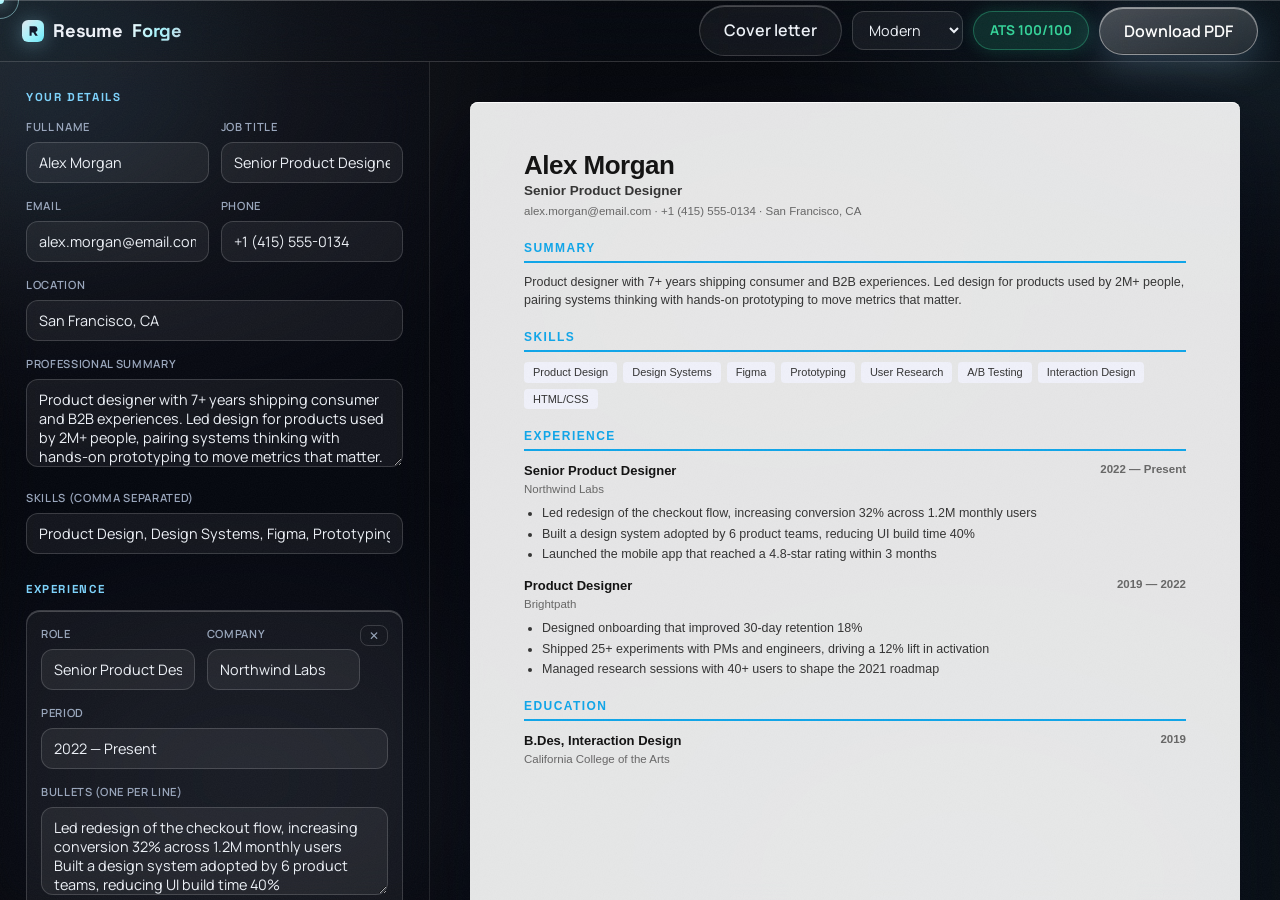
==== builder.html @ 978ea47b "Phase 11: full-transparency pass + GSAP cursor system (glow dot, trailing ring, light-field, magneti" ====
<!doctype html>
<html lang="en">
<head>
<meta charset="utf-8">
<meta name="viewport" content="width=device-width,initial-scale=1">
<title>Resume Builder — ResumeForge</title>
<meta name="description" content="Live resume builder with real-time ATS scoring and one-click PDF export.">
<link rel="stylesheet" href="css/base.css">
<link rel="stylesheet" href="css/builder.css">
<link rel="icon" type="image/svg+xml" href="favicon.svg">
</head>
<body class="builder">
<div class="topbar">
<a class="logo" href="index.html"><svg width="22" height="22" viewBox="0 0 32 32" aria-hidden="true"><defs><linearGradient id="lg1" x1="0" y1="0" x2="1" y2="1"><stop offset="0" stop-color="#e2e8f0"/><stop offset=".55" stop-color="#a5f3fc"/><stop offset="1" stop-color="#67e8f9"/></linearGradient></defs><rect width="32" height="32" rx="9" fill="url(#lg1)"/><path d="M11 23V9h7.2a4.3 4.3 0 0 1 1.4 8.4L23 23h-3.6l-3-5H14v5z" fill="#0f172a"/></svg>Resume<span>Forge</span></a>
<div class="top-actions">
<a class="btn btn-ghost" href="coverletter.html">Cover letter</a>
<select id="templateSelect" aria-label="Template"></select>
<div id="scoreChip" class="score-chip">ATS —</div>
<button class="btn btn-primary" id="printBtn">Download PDF</button>
</div>
</div>
<main class="builder-main">
<aside class="panel">
<h2 class="ptitle">Your details</h2>
<div class="row2">
<div class="fgroup"><label>Full name</label><input id="fName"></div>
<div class="fgroup"><label>Job title</label><input id="fTitle"></div>
</div>
<div class="row2">
<div class="fgroup"><label>Email</label><input id="fEmail" type="email"></div>
<div class="fgroup"><label>Phone</label><input id="fPhone"></div>
</div>
<div class="fgroup"><label>Location</label><input id="fLocation"></div>
<div class="fgroup"><label>Professional summary</label><textarea id="fSummary"></textarea></div>
<div class="fgroup"><label>Skills (comma separated)</label><input id="fSkills"></div>
<h2 class="ptitle">Experience</h2>
<div id="expList"></div>
<button id="addExp" class="addbtn">+ Add experience</button>
<h2 class="ptitle">Education</h2>
<div id="eduList"></div>
<button id="addEdu" class="addbtn">+ Add education</button>
<h2 class="ptitle">ATS checks</h2>
<div id="scoreChecks" class="checks"></div>
<h2 class="ptitle">Job match</h2>
<div class="fgroup"><label>Paste job description</label><textarea id="fJD" placeholder="Paste the job post here to see keyword coverage..."></textarea></div>
<div id="matchResult" class="checks"><div class="check">Paste a job description to see keyword coverage.</div></div>
<h2 class="ptitle">Bullet doctor</h2>
<div id="doctorBox" class="checks"></div>
</aside>
<section class="stage">
<div id="paper" class="paper t-modern"></div>
</section>
</main>
<script src="js/data.js"></script>
<script src="js/ats.js"></script>
<script src="js/match.js"></script>
<script src="js/examples.js"></script>
<script src="js/bulletlib.js"></script>
<script src="js/builder.js"></script>
<script src="vendor/gsap.min.js"></script><script src="js/fx.js"></script></body>
</html>
---- css/base.css ----
@font-face{font-family:'Space Grotesk';src:url('../vendor/fonts/space-grotesk-latin-500-normal.woff2') format('woff2');font-weight:500;font-style:normal;font-display:swap}
@font-face{font-family:'Space Grotesk';src:url('../vendor/fonts/space-grotesk-latin-600-normal.woff2') format('woff2');font-weight:600;font-style:normal;font-display:swap}
@font-face{font-family:'Space Grotesk';src:url('../vendor/fonts/space-grotesk-latin-700-normal.woff2') format('woff2');font-weight:700;font-style:normal;font-display:swap}
@font-face{font-family:'Manrope';src:url('../vendor/fonts/manrope-latin-400-normal.woff2') format('woff2');font-weight:400;font-style:normal;font-display:swap}
@font-face{font-family:'Manrope';src:url('../vendor/fonts/manrope-latin-500-normal.woff2') format('woff2');font-weight:500;font-style:normal;font-display:swap}
@font-face{font-family:'Manrope';src:url('../vendor/fonts/manrope-latin-600-normal.woff2') format('woff2');font-weight:600;font-style:normal;font-display:swap}
@font-face{font-family:'Manrope';src:url('../vendor/fonts/manrope-latin-700-normal.woff2') format('woff2');font-weight:700;font-style:normal;font-display:swap}
:root{
--font-display:'Space Grotesk','Inter',sans-serif;
--font-body:'Manrope',-apple-system,BlinkMacSystemFont,'Segoe UI',Roboto,sans-serif;
--bg:#05070c;--bg2:#0a0e16;
--text:#eef2f8;--muted:#9aa7bd;--faint:#5a6478;
--acc1:#38bdf8;--acc2:#67e8f9;--acc3:#a5f3fc;--acc4:#e2e8f0;
--grad:linear-gradient(120deg,#f8fafc,#a5f3fc 55%,#cbd5e1);
--glass:rgba(255,255,255,.04);
--glass-strong:rgba(8,10,16,.35);
--glass-brd:rgba(255,255,255,.16);
--glass-hi:inset 0 1px 0 rgba(255,255,255,.22);
--shadow:0 8px 32px rgba(0,0,0,.45);
--radius:20px;
--blur:blur(22px) saturate(160%);
--ease:cubic-bezier(.16,1,.3,1);
--tr:180ms cubic-bezier(.16,1,.3,1);
--text-xs:clamp(.75rem,.7rem + .25vw,.875rem);
--text-sm:clamp(.875rem,.8rem + .35vw,1rem);
--text-base:clamp(1rem,.95rem + .25vw,1.125rem);
--text-lg:clamp(1.125rem,1rem + .75vw,1.5rem);
--text-xl:clamp(1.5rem,1.2rem + 1.25vw,2.25rem);
--text-2xl:clamp(2rem,1.2rem + 2.5vw,3.5rem);
--surface:rgba(255,255,255,.04);
--border:rgba(255,255,255,.16);
}
*{margin:0;padding:0;box-sizing:border-box}
html{scroll-behavior:smooth;-webkit-font-smoothing:antialiased;text-rendering:optimizeLegibility}
body{background:var(--bg);color:var(--text);font-family:var(--font-body);line-height:1.6;font-size:var(--text-base);min-height:100dvh;position:relative;overflow-x:hidden}
body::before{content:'';position:fixed;inset:-20%;z-index:-2;background:radial-gradient(44% 40% at 16% 20%,rgba(226,232,240,.14),transparent 70%),radial-gradient(38% 34% at 84% 16%,rgba(125,211,252,.12),transparent 70%),radial-gradient(42% 38% at 68% 84%,rgba(103,232,249,.10),transparent 70%);filter:blur(70px);animation:aurora1 46s ease-in-out infinite alternate}
body::after{content:'';position:fixed;inset:-20%;z-index:-1;background:radial-gradient(30% 26% at 28% 76%,rgba(148,163,184,.12),transparent 70%),radial-gradient(26% 22% at 58% 38%,rgba(255,255,255,.07),transparent 70%);filter:blur(80px);animation:aurora2 60s ease-in-out infinite alternate}
@keyframes aurora1{0%{transform:translate3d(0,0,0) rotate(0deg) scale(1)}50%{transform:translate3d(4%,-3%,0) rotate(8deg) scale(1.08)}100%{transform:translate3d(-4%,3%,0) rotate(-6deg) scale(1.04)}}
@keyframes aurora2{0%{transform:translate3d(0,0,0) scale(1)}100%{transform:translate3d(-5%,4%,0) scale(1.12)}}
html::after{content:'';position:fixed;inset:0;z-index:9999;pointer-events:none;opacity:.045;background-image:url("data:image/svg+xml;utf8,<svg xmlns='http://www.w3.org/2000/svg' width='140' height='140'><filter id='n'><feTurbulence type='fractalNoise' baseFrequency='0.85' numOctaves='2'/><feColorMatrix type='saturate' values='0'/></filter><rect width='140' height='140' filter='url(%23n)'/></svg>")}
.container{max-width:1140px;margin:0 auto;padding:0 24px}
h1,h2,h3,h4,.section-title{font-family:var(--font-display)}
h1{font-size:var(--text-2xl);line-height:1.08;letter-spacing:-.02em;font-weight:700}
.grad{background:var(--grad);background-size:200% 200%;-webkit-background-clip:text;background-clip:text;color:transparent;animation:gradShift 7s ease-in-out infinite}
@keyframes gradShift{0%,100%{background-position:0% 50%}50%{background-position:100% 50%}}
.badge{display:inline-flex;align-items:center;gap:8px;padding:7px 16px;border-radius:999px;border:1px solid var(--glass-brd);background:var(--glass);backdrop-filter:var(--blur);-webkit-backdrop-filter:var(--blur);color:#a5f3fc;font-size:var(--text-xs);font-weight:600;letter-spacing:.05em;margin-bottom:22px;box-shadow:var(--glass-hi)}
.btn{display:inline-flex;align-items:center;justify-content:center;gap:8px;padding:12px 24px;border-radius:999px;font-weight:600;font-size:var(--text-sm);text-decoration:none;border:1px solid transparent;cursor:pointer;position:relative;overflow:hidden;white-space:nowrap;transition:transform var(--tr),box-shadow var(--tr),background var(--tr),border-color var(--tr);font-family:inherit;color:var(--text)}
.btn-primary{background:linear-gradient(160deg,rgba(255,255,255,.26),rgba(255,255,255,.10));backdrop-filter:var(--blur);-webkit-backdrop-filter:var(--blur);border:1px solid rgba(255,255,255,.42);color:#fff;box-shadow:0 12px 34px rgba(148,197,233,.22),inset 0 1px 0 rgba(255,255,255,.45),inset 0 -1px 0 rgba(0,0,0,.15)}
.btn-primary::before{content:'';position:absolute;top:0;left:-80%;width:60%;height:100%;background:linear-gradient(100deg,transparent,rgba(255,255,255,.4),transparent);transform:skewX(-20deg);transition:left .6s var(--ease)}
.btn-primary:hover{transform:translateY(-2px);background:linear-gradient(160deg,rgba(255,255,255,.34),rgba(255,255,255,.16));box-shadow:0 16px 44px rgba(165,243,252,.28),inset 0 1px 0 rgba(255,255,255,.5)}
.btn-primary:hover::before{left:120%}
.btn-primary:active{transform:translateY(0)}
.btn-ghost{border-color:var(--glass-brd);background:rgba(255,255,255,.05);backdrop-filter:var(--blur);-webkit-backdrop-filter:var(--blur);box-shadow:var(--glass-hi)}
.btn-ghost:hover{background:rgba(255,255,255,.1);border-color:rgba(255,255,255,.3);transform:translateY(-2px)}
.btn-ghost:active{transform:translateY(0)}
.btn-lg{padding:15px 30px;font-size:var(--text-base)}
.section{padding:clamp(64px,9vw,110px) 0}
.section-title{font-size:var(--text-xl);letter-spacing:-.01em;text-align:center;font-weight:700}
.section-sub{color:var(--muted);text-align:center;max-width:600px;margin:14px auto 52px;font-size:var(--text-sm)}
.grid{display:grid;gap:22px}
.grid-2{grid-template-columns:repeat(2,1fr)}
.grid-3{grid-template-columns:repeat(3,1fr)}
.grid-4{grid-template-columns:repeat(4,1fr)}
.card{background:var(--glass);border:1px solid var(--glass-brd);border-radius:var(--radius);padding:28px;backdrop-filter:var(--blur);-webkit-backdrop-filter:var(--blur);box-shadow:var(--glass-hi),var(--shadow);transition:transform var(--tr),border-color var(--tr),box-shadow var(--tr)}
.card h3{font-size:var(--text-base);margin-bottom:8px;font-weight:600}
.card p{color:var(--muted);font-size:var(--text-sm)}
a.card:hover{transform:translateY(-5px);border-color:rgba(255,255,255,.32)}
.reveal{opacity:0;transform:translateY(22px);transition:opacity .7s var(--ease),transform .7s var(--ease)}
.reveal.in{opacity:1;transform:none}
.logo{display:inline-flex;align-items:center;gap:9px;font-weight:700;font-size:1.15rem;color:var(--text);text-decoration:none;letter-spacing:-.01em;font-family:var(--font-display)}
.logo span{background:var(--grad);-webkit-background-clip:text;background-clip:text;color:transparent}
.logo svg{display:block;filter:drop-shadow(0 2px 10px rgba(165,243,252,.35))}
::selection{background:rgba(165,243,252,.28)}
:focus-visible{outline:2px solid #a5f3fc;outline-offset:3px;border-radius:8px}
@media(max-width:980px){.grid-3,.grid-4{grid-template-columns:repeat(2,1fr)}}
@media(max-width:620px){.grid-2,.grid-3,.grid-4{grid-template-columns:1fr}}
@media(prefers-reduced-motion:reduce){*,*::before,*::after{animation-duration:.01ms!important;animation-iteration-count:1!important;transition-duration:.01ms!important;scroll-behavior:auto!important}}
.cur-dot{position:fixed;top:0;left:0;width:8px;height:8px;border-radius:50%;background:#a5f3fc;z-index:100000;pointer-events:none;mix-blend-mode:screen;transform:translate(-50%,-50%);box-shadow:0 0 14px rgba(165,243,252,.9)}
.cur-ring{position:fixed;top:0;left:0;width:38px;height:38px;border-radius:50%;border:1.5px solid rgba(165,243,252,.5);z-index:99999;pointer-events:none;transform:translate(-50%,-50%);transition:width .25s var(--ease),height .25s var(--ease),border-color .25s,background .25s;mix-blend-mode:screen}
.cur-ring.hot{width:64px;height:64px;border-color:rgba(255,255,255,.85);background:rgba(165,243,252,.08)}
#cursorGlow{position:fixed;top:0;left:0;width:700px;height:700px;border-radius:50%;background:radial-gradient(circle,rgba(125,211,252,.13),transparent 62%);z-index:-1;pointer-events:none;transform:translate(-50%,-50%)}
@media(pointer:coarse){.cur-dot,.cur-ring,#cursorGlow{display:none}}
---- css/builder.css ----
.topbar{position:fixed;top:0;left:0;right:0;z-index:50;height:62px;display:flex;align-items:center;justify-content:space-between;padding:0 22px;background:rgba(8,10,16,.4);backdrop-filter:blur(22px) saturate(170%);-webkit-backdrop-filter:blur(22px) saturate(170%);border-bottom:1px solid var(--glass-brd);box-shadow:var(--glass-hi)}
.top-actions{display:flex;gap:10px;align-items:center}
.builder-main{display:grid;grid-template-columns:430px 1fr;padding-top:62px;min-height:100vh}
.panel{padding:26px;border-right:1px solid rgba(255,255,255,.1);overflow-y:auto;height:calc(100vh - 62px);background:rgba(8,10,16,.28);backdrop-filter:blur(20px) saturate(150%);-webkit-backdrop-filter:blur(20px) saturate(150%)}
.stage{display:flex;justify-content:center;align-items:flex-start;padding:40px;overflow-y:auto;height:calc(100vh - 62px)}
.ptitle{font-size:.72rem;text-transform:uppercase;letter-spacing:.14em;color:#7dd3fc;margin:26px 0 12px;font-weight:700}
.ptitle:first-child{margin-top:0}
.fgroup{margin-bottom:14px}
.fgroup label{display:block;font-size:.7rem;font-weight:600;color:var(--muted);margin-bottom:6px;text-transform:uppercase;letter-spacing:.06em}
input,textarea,select{width:100%;background:rgba(255,255,255,.06);border:1px solid var(--glass-brd);border-radius:12px;padding:10px 12px;color:var(--text);font-family:inherit;font-size:.9rem;transition:border-color var(--tr),box-shadow var(--tr),background var(--tr)}
input:focus,textarea:focus,select:focus{outline:none;border-color:#67e8f9;box-shadow:0 0 0 3px rgba(103,232,249,.16)}
select option{background:#12142e;color:var(--text)}
textarea{min-height:88px;resize:vertical}
.row2{display:grid;grid-template-columns:1fr 1fr;gap:12px}
.subcard{background:rgba(255,255,255,.05);border:1px solid var(--glass-brd);border-radius:14px;padding:14px;margin-bottom:12px;box-shadow:var(--glass-hi)}
.subcard .rm{float:right;background:none;border:1px solid var(--glass-brd);color:var(--muted);border-radius:8px;padding:2px 8px;cursor:pointer;font-size:.78rem;transition:color var(--tr),border-color var(--tr)}
.subcard .rm:hover{color:#f87171;border-color:#f87171}
.addbtn{width:100%;padding:11px;border:1px dashed rgba(255,255,255,.25);background:none;color:var(--muted);border-radius:12px;cursor:pointer;font-family:inherit;font-size:.88rem;transition:border-color var(--tr),color var(--tr),background var(--tr)}
.addbtn:hover{border-color:#67e8f9;color:var(--text);background:rgba(103,232,249,.07)}
#templateSelect{width:auto;padding:8px 12px}
.score-chip{padding:8px 16px;border-radius:999px;font-weight:800;font-size:.85rem;background:rgba(52,211,153,.15);color:#34d399;border:1px solid rgba(52,211,153,.35);box-shadow:0 0 18px rgba(52,211,153,.2)}
.score-chip.mid{color:#fbbf24;background:rgba(251,191,36,.12);border-color:rgba(251,191,36,.35);box-shadow:0 0 18px rgba(251,191,36,.15)}
.score-chip.low{color:#f87171;background:rgba(248,113,113,.12);border-color:rgba(248,113,113,.35);box-shadow:0 0 18px rgba(248,113,113,.15)}
.checks{margin-top:4px}
.check{display:flex;gap:8px;font-size:.8rem;color:var(--muted);padding:4px 0;line-height:1.45}
.check.ok{color:#34d399}
.paper{width:794px;max-width:100%;min-height:1000px;background:rgba(255,255,255,.9);backdrop-filter:blur(10px);-webkit-backdrop-filter:blur(10px);color:#222;padding:48px 54px;border-radius:8px;box-shadow:0 30px 80px rgba(2,4,20,.65),inset 0 1px 0 rgba(255,255,255,.9);font-size:13.5px;line-height:1.5}
.paper h1{font-size:26px;letter-spacing:-.02em;color:#111;line-height:1.2}
.p-title{font-weight:600;margin-bottom:2px;color:#333}
.p-contact{font-size:11.5px;color:#666;margin-bottom:16px}
.p-sec{margin-top:18px}
.p-sec h2{font-size:12px;text-transform:uppercase;letter-spacing:.12em;border-bottom:2px solid var(--pacc,#0ea5e9);padding-bottom:4px;margin-bottom:10px;color:var(--pacc,#0ea5e9)}
.p-sec p{font-size:12.5px;color:#333}
.p-skills{display:flex;flex-wrap:wrap;gap:6px}
.p-skill{background:#f0f1fa;border-radius:4px;padding:2px 9px;font-size:11px;color:#333}
.p-role{margin-bottom:12px}
.p-role .rhead{display:flex;justify-content:space-between;font-weight:700;font-size:13px;color:#111}
.rmeta{color:#666;font-size:11.5px}
.p-role ul{margin:6px 0 0 18px}
.p-role li{margin:2px 0;font-size:12.5px;color:#333}
.t-modern{--pacc:#0ea5e9}
.paper,.paper h1,.paper h2{font-family:'Helvetica Neue',Arial,sans-serif}
.t-classic,.t-classic h1,.t-classic h2{font-family:Georgia,'Times New Roman',serif}
.t-classic{--pacc:#111827}
.t-minimal{--pacc:#94a3b8}
.t-minimal .p-sec h2{border-bottom-color:#e2e8f0}
.t-executive{--pacc:#0f766e}
.t-compact{--pacc:#b45309;font-size:12.5px}
.t-slate{--pacc:#334155}
.match-pct{font-weight:800;font-size:1rem;margin:6px 0 10px;color:#34d399}
.match-pct.mid{color:#fbbf24}
.match-pct.low{color:#f87171}
.kw-wrap{display:flex;flex-wrap:wrap;gap:6px}
.kw{padding:3px 10px;border-radius:999px;font-size:.74rem;border:1px solid var(--glass-brd);color:var(--muted)}
.kw-ok{color:#34d399;background:rgba(52,211,153,.1);border-color:rgba(52,211,153,.35)}
.kw-miss{color:#f87171;background:rgba(248,113,113,.08);border-color:rgba(248,113,113,.3)}
.doc-item{border:1px solid var(--glass-brd);border-radius:12px;padding:10px 12px;margin-bottom:10px;background:rgba(255,255,255,.03)}
.doc-b{font-size:.8rem;color:var(--text);margin-bottom:6px;font-style:italic}
@media print{body::before,body::after,html::after{display:none}body *{visibility:hidden}.paper,.paper *{visibility:visible}.paper{position:absolute;left:0;top:0;width:100%;box-shadow:none;border-radius:0;padding:24px 8px;background:#fff}}
@media(max-width:900px){.builder-main{grid-template-columns:1fr}.panel{height:auto;border-right:none;border-bottom:1px solid var(--glass-brd)}.stage{height:auto;padding:20px}}
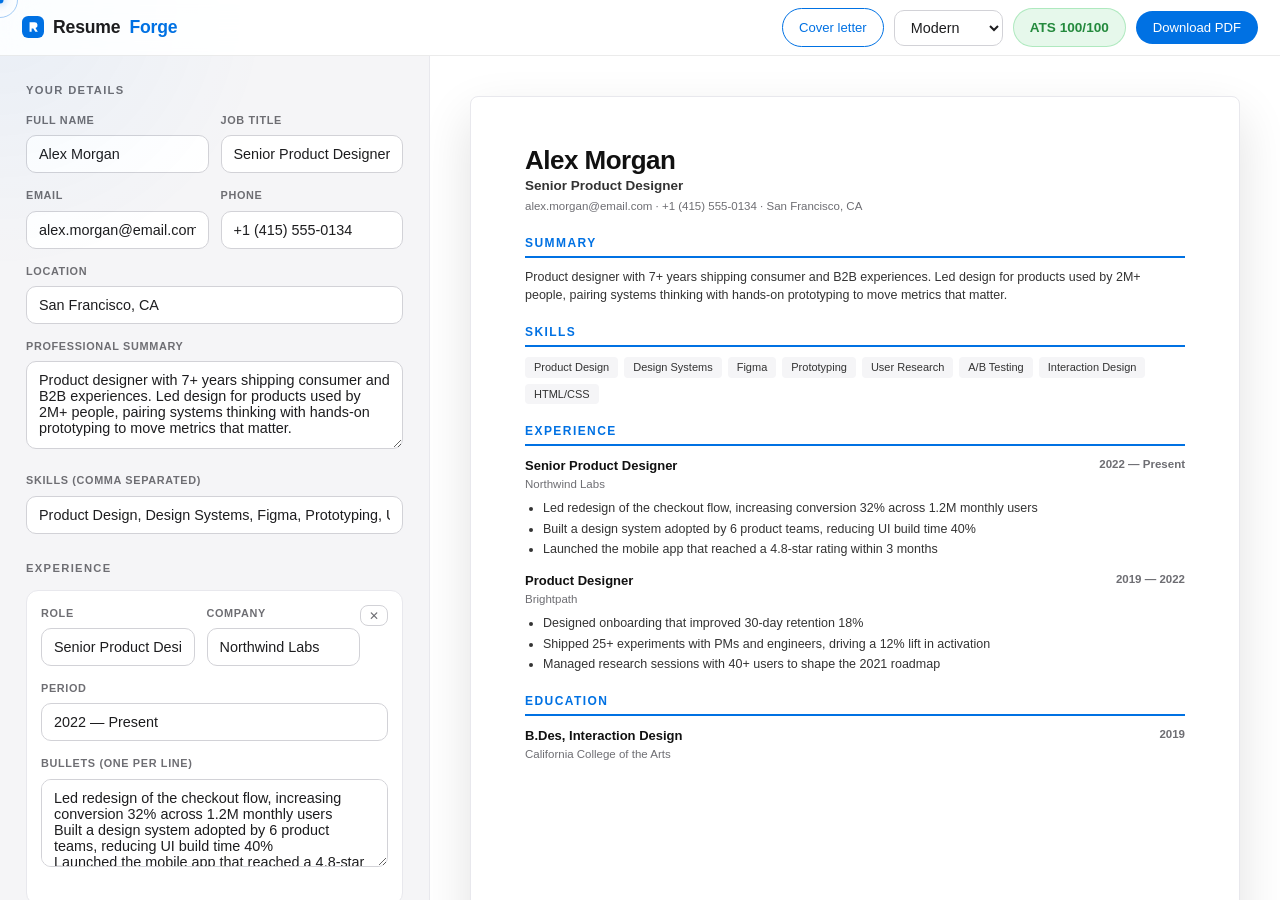
==== commit 51593fea: "Phase 12: Apple design language — light theme, SF-style type, frosted thin nav, blue pill CTAs, alte" ====
--- a/builder.html
+++ b/builder.html
@@ -11,7 +11,7 @@
 </head>
 <body class="builder">
 <div class="topbar">
-<a class="logo" href="index.html"><svg width="22" height="22" viewBox="0 0 32 32" aria-hidden="true"><defs><linearGradient id="lg1" x1="0" y1="0" x2="1" y2="1"><stop offset="0" stop-color="#e2e8f0"/><stop offset=".55" stop-color="#a5f3fc"/><stop offset="1" stop-color="#67e8f9"/></linearGradient></defs><rect width="32" height="32" rx="9" fill="url(#lg1)"/><path d="M11 23V9h7.2a4.3 4.3 0 0 1 1.4 8.4L23 23h-3.6l-3-5H14v5z" fill="#0f172a"/></svg>Resume<span>Forge</span></a>
+<a class="logo" href="index.html"><svg width="22" height="22" viewBox="0 0 32 32" aria-hidden="true"><defs><linearGradient id="lg1" x1="0" y1="0" x2="1" y2="1"><stop offset="0" stop-color="#0071e3"/><stop offset=".55" stop-color="#00a2ff"/><stop offset="1" stop-color="#00c7be"/></linearGradient></defs><rect width="32" height="32" rx="9" fill="#0071e3"/><path d="M11 23V9h7.2a4.3 4.3 0 0 1 1.4 8.4L23 23h-3.6l-3-5H14v5z" fill="#fff"/></svg>Resume<span>Forge</span></a>
 <div class="top-actions">
 <a class="btn btn-ghost" href="coverletter.html">Cover letter</a>
 <select id="templateSelect" aria-label="Template"></select>
--- a/css/base.css
+++ b/css/base.css
@@ -1,24 +1,11 @@
-@font-face{font-family:'Space Grotesk';src:url('../vendor/fonts/space-grotesk-latin-500-normal.woff2') format('woff2');font-weight:500;font-style:normal;font-display:swap}
-@font-face{font-family:'Space Grotesk';src:url('../vendor/fonts/space-grotesk-latin-600-normal.woff2') format('woff2');font-weight:600;font-style:normal;font-display:swap}
-@font-face{font-family:'Space Grotesk';src:url('../vendor/fonts/space-grotesk-latin-700-normal.woff2') format('woff2');font-weight:700;font-style:normal;font-display:swap}
-@font-face{font-family:'Manrope';src:url('../vendor/fonts/manrope-latin-400-normal.woff2') format('woff2');font-weight:400;font-style:normal;font-display:swap}
-@font-face{font-family:'Manrope';src:url('../vendor/fonts/manrope-latin-500-normal.woff2') format('woff2');font-weight:500;font-style:normal;font-display:swap}
-@font-face{font-family:'Manrope';src:url('../vendor/fonts/manrope-latin-600-normal.woff2') format('woff2');font-weight:600;font-style:normal;font-display:swap}
-@font-face{font-family:'Manrope';src:url('../vendor/fonts/manrope-latin-700-normal.woff2') format('woff2');font-weight:700;font-style:normal;font-display:swap}
 :root{
---font-display:'Space Grotesk','Inter',sans-serif;
---font-body:'Manrope',-apple-system,BlinkMacSystemFont,'Segoe UI',Roboto,sans-serif;
---bg:#05070c;--bg2:#0a0e16;
---text:#eef2f8;--muted:#9aa7bd;--faint:#5a6478;
---acc1:#38bdf8;--acc2:#67e8f9;--acc3:#a5f3fc;--acc4:#e2e8f0;
---grad:linear-gradient(120deg,#f8fafc,#a5f3fc 55%,#cbd5e1);
---glass:rgba(255,255,255,.04);
---glass-strong:rgba(8,10,16,.35);
---glass-brd:rgba(255,255,255,.16);
---glass-hi:inset 0 1px 0 rgba(255,255,255,.22);
---shadow:0 8px 32px rgba(0,0,0,.45);
---radius:20px;
---blur:blur(22px) saturate(160%);
+--font-body:-apple-system,BlinkMacSystemFont,'SF Pro Text','SF Pro Display','Helvetica Neue',Helvetica,Arial,sans-serif;
+--bg:#fff;--alt:#f5f5f7;--dark:#000;
+--text:#1d1d1f;--muted:#6e6e73;--faint:#86868b;
+--blue:#0071e3;--blue-h:#0077ed;
+--acc1:#0071e3;--acc2:#00a2ff;--acc3:#00c7be;
+--grad:linear-gradient(108deg,#0090f7 15%,#00c7be 85%);
+--radius:18px;
 --ease:cubic-bezier(.16,1,.3,1);
 --tr:180ms cubic-bezier(.16,1,.3,1);
 --text-xs:clamp(.75rem,.7rem + .25vw,.875rem);
@@ -27,56 +14,47 @@
 --text-lg:clamp(1.125rem,1rem + .75vw,1.5rem);
 --text-xl:clamp(1.5rem,1.2rem + 1.25vw,2.25rem);
 --text-2xl:clamp(2rem,1.2rem + 2.5vw,3.5rem);
---surface:rgba(255,255,255,.04);
---border:rgba(255,255,255,.16);
+--text-3xl:clamp(2.6rem,1.2rem + 4vw,4.75rem);
+--surface:#fff;--border:#d2d2d7;
 }
 *{margin:0;padding:0;box-sizing:border-box}
 html{scroll-behavior:smooth;-webkit-font-smoothing:antialiased;text-rendering:optimizeLegibility}
-body{background:var(--bg);color:var(--text);font-family:var(--font-body);line-height:1.6;font-size:var(--text-base);min-height:100dvh;position:relative;overflow-x:hidden}
-body::before{content:'';position:fixed;inset:-20%;z-index:-2;background:radial-gradient(44% 40% at 16% 20%,rgba(226,232,240,.14),transparent 70%),radial-gradient(38% 34% at 84% 16%,rgba(125,211,252,.12),transparent 70%),radial-gradient(42% 38% at 68% 84%,rgba(103,232,249,.10),transparent 70%);filter:blur(70px);animation:aurora1 46s ease-in-out infinite alternate}
-body::after{content:'';position:fixed;inset:-20%;z-index:-1;background:radial-gradient(30% 26% at 28% 76%,rgba(148,163,184,.12),transparent 70%),radial-gradient(26% 22% at 58% 38%,rgba(255,255,255,.07),transparent 70%);filter:blur(80px);animation:aurora2 60s ease-in-out infinite alternate}
-@keyframes aurora1{0%{transform:translate3d(0,0,0) rotate(0deg) scale(1)}50%{transform:translate3d(4%,-3%,0) rotate(8deg) scale(1.08)}100%{transform:translate3d(-4%,3%,0) rotate(-6deg) scale(1.04)}}
-@keyframes aurora2{0%{transform:translate3d(0,0,0) scale(1)}100%{transform:translate3d(-5%,4%,0) scale(1.12)}}
-html::after{content:'';position:fixed;inset:0;z-index:9999;pointer-events:none;opacity:.045;background-image:url("data:image/svg+xml;utf8,<svg xmlns='http://www.w3.org/2000/svg' width='140' height='140'><filter id='n'><feTurbulence type='fractalNoise' baseFrequency='0.85' numOctaves='2'/><feColorMatrix type='saturate' values='0'/></filter><rect width='140' height='140' filter='url(%23n)'/></svg>")}
+body{background:var(--bg);color:var(--text);font-family:var(--font-body);line-height:1.6;font-size:var(--text-base);min-height:100dvh}
 .container{max-width:1140px;margin:0 auto;padding:0 24px}
-h1,h2,h3,h4,.section-title{font-family:var(--font-display)}
-h1{font-size:var(--text-2xl);line-height:1.08;letter-spacing:-.02em;font-weight:700}
-.grad{background:var(--grad);background-size:200% 200%;-webkit-background-clip:text;background-clip:text;color:transparent;animation:gradShift 7s ease-in-out infinite}
-@keyframes gradShift{0%,100%{background-position:0% 50%}50%{background-position:100% 50%}}
-.badge{display:inline-flex;align-items:center;gap:8px;padding:7px 16px;border-radius:999px;border:1px solid var(--glass-brd);background:var(--glass);backdrop-filter:var(--blur);-webkit-backdrop-filter:var(--blur);color:#a5f3fc;font-size:var(--text-xs);font-weight:600;letter-spacing:.05em;margin-bottom:22px;box-shadow:var(--glass-hi)}
-.btn{display:inline-flex;align-items:center;justify-content:center;gap:8px;padding:12px 24px;border-radius:999px;font-weight:600;font-size:var(--text-sm);text-decoration:none;border:1px solid transparent;cursor:pointer;position:relative;overflow:hidden;white-space:nowrap;transition:transform var(--tr),box-shadow var(--tr),background var(--tr),border-color var(--tr);font-family:inherit;color:var(--text)}
-.btn-primary{background:linear-gradient(160deg,rgba(255,255,255,.26),rgba(255,255,255,.10));backdrop-filter:var(--blur);-webkit-backdrop-filter:var(--blur);border:1px solid rgba(255,255,255,.42);color:#fff;box-shadow:0 12px 34px rgba(148,197,233,.22),inset 0 1px 0 rgba(255,255,255,.45),inset 0 -1px 0 rgba(0,0,0,.15)}
-.btn-primary::before{content:'';position:absolute;top:0;left:-80%;width:60%;height:100%;background:linear-gradient(100deg,transparent,rgba(255,255,255,.4),transparent);transform:skewX(-20deg);transition:left .6s var(--ease)}
-.btn-primary:hover{transform:translateY(-2px);background:linear-gradient(160deg,rgba(255,255,255,.34),rgba(255,255,255,.16));box-shadow:0 16px 44px rgba(165,243,252,.28),inset 0 1px 0 rgba(255,255,255,.5)}
-.btn-primary:hover::before{left:120%}
+h1{font-size:var(--text-3xl);line-height:1.05;letter-spacing:-.015em;font-weight:700}
+h2,h3{letter-spacing:-.01em}
+.grad{background:var(--grad);-webkit-background-clip:text;background-clip:text;color:transparent}
+.badge{display:inline-block;color:var(--faint);font-size:.75rem;font-weight:600;letter-spacing:.14em;text-transform:uppercase;margin-bottom:18px}
+.btn{display:inline-flex;align-items:center;justify-content:center;gap:8px;padding:11px 22px;border-radius:980px;font-weight:500;font-size:.95rem;text-decoration:none;border:1px solid transparent;cursor:pointer;white-space:nowrap;font-family:inherit;color:var(--text);transition:background var(--tr),color var(--tr),border-color var(--tr),box-shadow var(--tr),transform var(--tr)}
+.btn-primary{background:var(--blue);color:#fff}
+.btn-primary:hover{background:var(--blue-h);transform:translateY(-1px)}
 .btn-primary:active{transform:translateY(0)}
-.btn-ghost{border-color:var(--glass-brd);background:rgba(255,255,255,.05);backdrop-filter:var(--blur);-webkit-backdrop-filter:var(--blur);box-shadow:var(--glass-hi)}
-.btn-ghost:hover{background:rgba(255,255,255,.1);border-color:rgba(255,255,255,.3);transform:translateY(-2px)}
-.btn-ghost:active{transform:translateY(0)}
-.btn-lg{padding:15px 30px;font-size:var(--text-base)}
-.section{padding:clamp(64px,9vw,110px) 0}
-.section-title{font-size:var(--text-xl);letter-spacing:-.01em;text-align:center;font-weight:700}
-.section-sub{color:var(--muted);text-align:center;max-width:600px;margin:14px auto 52px;font-size:var(--text-sm)}
+.btn-ghost{background:transparent;color:var(--blue);border-color:var(--blue)}
+.btn-ghost:hover{background:rgba(0,113,227,.08);transform:translateY(-1px)}
+.btn-lg{padding:14px 28px;font-size:1.05rem}
+.section{padding:clamp(70px,9vw,120px) 0}
+.section-title{font-size:clamp(2rem,1rem + 3vw,3rem);font-weight:700;letter-spacing:-.015em;text-align:center}
+.section-sub{color:var(--muted);text-align:center;max-width:620px;margin:14px auto 52px;font-size:1.06rem}
 .grid{display:grid;gap:22px}
 .grid-2{grid-template-columns:repeat(2,1fr)}
 .grid-3{grid-template-columns:repeat(3,1fr)}
 .grid-4{grid-template-columns:repeat(4,1fr)}
-.card{background:var(--glass);border:1px solid var(--glass-brd);border-radius:var(--radius);padding:28px;backdrop-filter:var(--blur);-webkit-backdrop-filter:var(--blur);box-shadow:var(--glass-hi),var(--shadow);transition:transform var(--tr),border-color var(--tr),box-shadow var(--tr)}
-.card h3{font-size:var(--text-base);margin-bottom:8px;font-weight:600}
-.card p{color:var(--muted);font-size:var(--text-sm)}
-a.card:hover{transform:translateY(-5px);border-color:rgba(255,255,255,.32)}
+.card{background:#fff;border-radius:var(--radius);padding:28px;box-shadow:0 2px 12px rgba(0,0,0,.06),0 12px 32px rgba(0,0,0,.05);transition:transform var(--tr),box-shadow var(--tr)}
+.card h3{font-size:1.1rem;margin-bottom:8px;font-weight:600}
+.card p{color:var(--muted);font-size:.95rem}
+a.card:hover{transform:translateY(-4px);box-shadow:0 8px 24px rgba(0,0,0,.1),0 20px 48px rgba(0,0,0,.08)}
 .reveal{opacity:0;transform:translateY(22px);transition:opacity .7s var(--ease),transform .7s var(--ease)}
 .reveal.in{opacity:1;transform:none}
-.logo{display:inline-flex;align-items:center;gap:9px;font-weight:700;font-size:1.15rem;color:var(--text);text-decoration:none;letter-spacing:-.01em;font-family:var(--font-display)}
-.logo span{background:var(--grad);-webkit-background-clip:text;background-clip:text;color:transparent}
-.logo svg{display:block;filter:drop-shadow(0 2px 10px rgba(165,243,252,.35))}
-::selection{background:rgba(165,243,252,.28)}
-:focus-visible{outline:2px solid #a5f3fc;outline-offset:3px;border-radius:8px}
+.logo{display:inline-flex;align-items:center;gap:9px;font-weight:700;font-size:1.1rem;color:var(--text);text-decoration:none;letter-spacing:-.01em}
+.logo span{color:var(--blue)}
+.logo svg{display:block}
+::selection{background:rgba(0,113,227,.2)}
+:focus-visible{outline:2px solid var(--blue);outline-offset:3px;border-radius:8px}
+.cur-dot{position:fixed;top:0;left:0;width:7px;height:7px;border-radius:50%;background:var(--blue);z-index:100000;pointer-events:none;transform:translate(-50%,-50%);box-shadow:0 0 8px rgba(0,113,227,.5)}
+.cur-ring{position:fixed;top:0;left:0;width:36px;height:36px;border-radius:50%;border:1.5px solid rgba(0,113,227,.35);z-index:99999;pointer-events:none;transform:translate(-50%,-50%);transition:width .25s var(--ease),height .25s var(--ease),border-color .25s,background .25s}
+.cur-ring.hot{width:60px;height:60px;border-color:rgba(0,113,227,.65);background:rgba(0,113,227,.06)}
+#cursorGlow{position:fixed;top:0;left:0;width:640px;height:640px;border-radius:50%;background:radial-gradient(circle,rgba(0,113,227,.05),transparent 60%);z-index:0;pointer-events:none;transform:translate(-50%,-50%)}
+@media(pointer:coarse){.cur-dot,.cur-ring,#cursorGlow{display:none}}
 @media(max-width:980px){.grid-3,.grid-4{grid-template-columns:repeat(2,1fr)}}
 @media(max-width:620px){.grid-2,.grid-3,.grid-4{grid-template-columns:1fr}}
 @media(prefers-reduced-motion:reduce){*,*::before,*::after{animation-duration:.01ms!important;animation-iteration-count:1!important;transition-duration:.01ms!important;scroll-behavior:auto!important}}
-.cur-dot{position:fixed;top:0;left:0;width:8px;height:8px;border-radius:50%;background:#a5f3fc;z-index:100000;pointer-events:none;mix-blend-mode:screen;transform:translate(-50%,-50%);box-shadow:0 0 14px rgba(165,243,252,.9)}
-.cur-ring{position:fixed;top:0;left:0;width:38px;height:38px;border-radius:50%;border:1.5px solid rgba(165,243,252,.5);z-index:99999;pointer-events:none;transform:translate(-50%,-50%);transition:width .25s var(--ease),height .25s var(--ease),border-color .25s,background .25s;mix-blend-mode:screen}
-.cur-ring.hot{width:64px;height:64px;border-color:rgba(255,255,255,.85);background:rgba(165,243,252,.08)}
-#cursorGlow{position:fixed;top:0;left:0;width:700px;height:700px;border-radius:50%;background:radial-gradient(circle,rgba(125,211,252,.13),transparent 62%);z-index:-1;pointer-events:none;transform:translate(-50%,-50%)}
-@media(pointer:coarse){.cur-dot,.cur-ring,#cursorGlow{display:none}}
--- a/css/builder.css
+++ b/css/builder.css
@@ -1,44 +1,45 @@
-.topbar{position:fixed;top:0;left:0;right:0;z-index:50;height:62px;display:flex;align-items:center;justify-content:space-between;padding:0 22px;background:rgba(8,10,16,.4);backdrop-filter:blur(22px) saturate(170%);-webkit-backdrop-filter:blur(22px) saturate(170%);border-bottom:1px solid var(--glass-brd);box-shadow:var(--glass-hi)}
+.topbar{position:fixed;top:0;left:0;right:0;z-index:50;height:56px;display:flex;align-items:center;justify-content:space-between;padding:0 22px;background:rgba(255,255,255,.72);backdrop-filter:blur(20px) saturate(180%);-webkit-backdrop-filter:blur(20px) saturate(180%);border-bottom:1px solid rgba(0,0,0,.08)}
 .top-actions{display:flex;gap:10px;align-items:center}
-.builder-main{display:grid;grid-template-columns:430px 1fr;padding-top:62px;min-height:100vh}
-.panel{padding:26px;border-right:1px solid rgba(255,255,255,.1);overflow-y:auto;height:calc(100vh - 62px);background:rgba(8,10,16,.28);backdrop-filter:blur(20px) saturate(150%);-webkit-backdrop-filter:blur(20px) saturate(150%)}
-.stage{display:flex;justify-content:center;align-items:flex-start;padding:40px;overflow-y:auto;height:calc(100vh - 62px)}
-.ptitle{font-size:.72rem;text-transform:uppercase;letter-spacing:.14em;color:#7dd3fc;margin:26px 0 12px;font-weight:700}
+.top-actions .btn{padding:8px 16px;font-size:.82rem}
+.builder-main{display:grid;grid-template-columns:430px 1fr;padding-top:56px;min-height:100vh}
+.panel{padding:26px;border-right:1px solid #e8e8ed;overflow-y:auto;height:calc(100vh - 56px);background:#f5f5f7}
+.stage{display:flex;justify-content:center;align-items:flex-start;padding:40px;overflow-y:auto;height:calc(100vh - 56px);background:#fff}
+.ptitle{font-size:.7rem;text-transform:uppercase;letter-spacing:.12em;color:#6e6e73;margin:26px 0 12px;font-weight:600}
 .ptitle:first-child{margin-top:0}
 .fgroup{margin-bottom:14px}
-.fgroup label{display:block;font-size:.7rem;font-weight:600;color:var(--muted);margin-bottom:6px;text-transform:uppercase;letter-spacing:.06em}
-input,textarea,select{width:100%;background:rgba(255,255,255,.06);border:1px solid var(--glass-brd);border-radius:12px;padding:10px 12px;color:var(--text);font-family:inherit;font-size:.9rem;transition:border-color var(--tr),box-shadow var(--tr),background var(--tr)}
-input:focus,textarea:focus,select:focus{outline:none;border-color:#67e8f9;box-shadow:0 0 0 3px rgba(103,232,249,.16)}
-select option{background:#12142e;color:var(--text)}
+.fgroup label{display:block;font-size:.68rem;font-weight:600;color:#6e6e73;margin-bottom:6px;text-transform:uppercase;letter-spacing:.06em}
+input,textarea,select{width:100%;background:#fff;border:1px solid #d2d2d7;border-radius:10px;padding:10px 12px;color:var(--text);font-family:inherit;font-size:.9rem;transition:border-color var(--tr),box-shadow var(--tr)}
+input:focus,textarea:focus,select:focus{outline:none;border-color:var(--blue);box-shadow:0 0 0 3px rgba(0,113,227,.18)}
+select option{background:#fff;color:#1d1d1f}
 textarea{min-height:88px;resize:vertical}
 .row2{display:grid;grid-template-columns:1fr 1fr;gap:12px}
-.subcard{background:rgba(255,255,255,.05);border:1px solid var(--glass-brd);border-radius:14px;padding:14px;margin-bottom:12px;box-shadow:var(--glass-hi)}
-.subcard .rm{float:right;background:none;border:1px solid var(--glass-brd);color:var(--muted);border-radius:8px;padding:2px 8px;cursor:pointer;font-size:.78rem;transition:color var(--tr),border-color var(--tr)}
-.subcard .rm:hover{color:#f87171;border-color:#f87171}
-.addbtn{width:100%;padding:11px;border:1px dashed rgba(255,255,255,.25);background:none;color:var(--muted);border-radius:12px;cursor:pointer;font-family:inherit;font-size:.88rem;transition:border-color var(--tr),color var(--tr),background var(--tr)}
-.addbtn:hover{border-color:#67e8f9;color:var(--text);background:rgba(103,232,249,.07)}
+.subcard{background:#fff;border:1px solid #e8e8ed;border-radius:12px;padding:14px;margin-bottom:12px}
+.subcard .rm{float:right;background:none;border:1px solid #d2d2d7;color:#6e6e73;border-radius:8px;padding:2px 8px;cursor:pointer;font-size:.78rem;transition:color var(--tr),border-color var(--tr)}
+.subcard .rm:hover{color:#ff3b30;border-color:#ff3b30}
+.addbtn{width:100%;padding:11px;border:1px dashed #d2d2d7;background:none;color:#6e6e73;border-radius:10px;cursor:pointer;font-family:inherit;font-size:.88rem;transition:border-color var(--tr),color var(--tr),background var(--tr)}
+.addbtn:hover{border-color:var(--blue);color:var(--blue);background:rgba(0,113,227,.04)}
 #templateSelect{width:auto;padding:8px 12px}
-.score-chip{padding:8px 16px;border-radius:999px;font-weight:800;font-size:.85rem;background:rgba(52,211,153,.15);color:#34d399;border:1px solid rgba(52,211,153,.35);box-shadow:0 0 18px rgba(52,211,153,.2)}
-.score-chip.mid{color:#fbbf24;background:rgba(251,191,36,.12);border-color:rgba(251,191,36,.35);box-shadow:0 0 18px rgba(251,191,36,.15)}
-.score-chip.low{color:#f87171;background:rgba(248,113,113,.12);border-color:rgba(248,113,113,.35);box-shadow:0 0 18px rgba(248,113,113,.15)}
+.score-chip{padding:8px 16px;border-radius:999px;font-weight:700;font-size:.85rem;background:rgba(52,199,89,.12);color:#248a3d;border:1px solid rgba(52,199,89,.3)}
+.score-chip.mid{color:#b25000;background:rgba(255,149,0,.12);border-color:rgba(255,149,0,.3)}
+.score-chip.low{color:#d70015;background:rgba(255,59,48,.1);border-color:rgba(255,59,48,.3)}
 .checks{margin-top:4px}
-.check{display:flex;gap:8px;font-size:.8rem;color:var(--muted);padding:4px 0;line-height:1.45}
-.check.ok{color:#34d399}
-.paper{width:794px;max-width:100%;min-height:1000px;background:rgba(255,255,255,.9);backdrop-filter:blur(10px);-webkit-backdrop-filter:blur(10px);color:#222;padding:48px 54px;border-radius:8px;box-shadow:0 30px 80px rgba(2,4,20,.65),inset 0 1px 0 rgba(255,255,255,.9);font-size:13.5px;line-height:1.5}
+.check{display:flex;gap:8px;font-size:.8rem;color:#6e6e73;padding:4px 0;line-height:1.45}
+.check.ok{color:#248a3d}
+.paper{width:794px;max-width:100%;min-height:1000px;background:#fff;color:#1d1d1f;padding:48px 54px;border-radius:8px;border:1px solid #e8e8ed;box-shadow:0 20px 50px rgba(0,0,0,.12);font-size:13.5px;line-height:1.5}
 .paper h1{font-size:26px;letter-spacing:-.02em;color:#111;line-height:1.2}
 .p-title{font-weight:600;margin-bottom:2px;color:#333}
-.p-contact{font-size:11.5px;color:#666;margin-bottom:16px}
+.p-contact{font-size:11.5px;color:#6e6e73;margin-bottom:16px}
 .p-sec{margin-top:18px}
-.p-sec h2{font-size:12px;text-transform:uppercase;letter-spacing:.12em;border-bottom:2px solid var(--pacc,#0ea5e9);padding-bottom:4px;margin-bottom:10px;color:var(--pacc,#0ea5e9)}
+.p-sec h2{font-size:12px;text-transform:uppercase;letter-spacing:.12em;border-bottom:2px solid var(--pacc,#0071e3);padding-bottom:4px;margin-bottom:10px;color:var(--pacc,#0071e3)}
 .p-sec p{font-size:12.5px;color:#333}
 .p-skills{display:flex;flex-wrap:wrap;gap:6px}
-.p-skill{background:#f0f1fa;border-radius:4px;padding:2px 9px;font-size:11px;color:#333}
+.p-skill{background:#f5f5f7;border-radius:4px;padding:2px 9px;font-size:11px;color:#333}
 .p-role{margin-bottom:12px}
 .p-role .rhead{display:flex;justify-content:space-between;font-weight:700;font-size:13px;color:#111}
-.rmeta{color:#666;font-size:11.5px}
+.rmeta{color:#6e6e73;font-size:11.5px}
 .p-role ul{margin:6px 0 0 18px}
 .p-role li{margin:2px 0;font-size:12.5px;color:#333}
-.t-modern{--pacc:#0ea5e9}
+.t-modern{--pacc:#0071e3}
 .paper,.paper h1,.paper h2{font-family:'Helvetica Neue',Arial,sans-serif}
 .t-classic,.t-classic h1,.t-classic h2{font-family:Georgia,'Times New Roman',serif}
 .t-classic{--pacc:#111827}
@@ -47,14 +48,14 @@
 .t-executive{--pacc:#0f766e}
 .t-compact{--pacc:#b45309;font-size:12.5px}
 .t-slate{--pacc:#334155}
-.match-pct{font-weight:800;font-size:1rem;margin:6px 0 10px;color:#34d399}
-.match-pct.mid{color:#fbbf24}
-.match-pct.low{color:#f87171}
+.match-pct{font-weight:700;font-size:1rem;margin:6px 0 10px;color:#248a3d}
+.match-pct.mid{color:#b25000}
+.match-pct.low{color:#d70015}
 .kw-wrap{display:flex;flex-wrap:wrap;gap:6px}
-.kw{padding:3px 10px;border-radius:999px;font-size:.74rem;border:1px solid var(--glass-brd);color:var(--muted)}
-.kw-ok{color:#34d399;background:rgba(52,211,153,.1);border-color:rgba(52,211,153,.35)}
-.kw-miss{color:#f87171;background:rgba(248,113,113,.08);border-color:rgba(248,113,113,.3)}
-.doc-item{border:1px solid var(--glass-brd);border-radius:12px;padding:10px 12px;margin-bottom:10px;background:rgba(255,255,255,.03)}
+.kw{padding:3px 10px;border-radius:999px;font-size:.74rem;border:1px solid #d2d2d7;color:#6e6e73}
+.kw-ok{color:#248a3d;background:rgba(52,199,89,.1);border-color:rgba(52,199,89,.35)}
+.kw-miss{color:#d70015;background:rgba(255,59,48,.07);border-color:rgba(255,59,48,.3)}
+.doc-item{border:1px solid #e8e8ed;border-radius:12px;padding:10px 12px;margin-bottom:10px;background:#fff}
 .doc-b{font-size:.8rem;color:var(--text);margin-bottom:6px;font-style:italic}
-@media print{body::before,body::after,html::after{display:none}body *{visibility:hidden}.paper,.paper *{visibility:visible}.paper{position:absolute;left:0;top:0;width:100%;box-shadow:none;border-radius:0;padding:24px 8px;background:#fff}}
-@media(max-width:900px){.builder-main{grid-template-columns:1fr}.panel{height:auto;border-right:none;border-bottom:1px solid var(--glass-brd)}.stage{height:auto;padding:20px}}
+@media print{body *{visibility:hidden}.paper,.paper *{visibility:visible}.paper{position:absolute;left:0;top:0;width:100%;box-shadow:none;border:none;border-radius:0;padding:24px 8px;background:#fff}}
+@media(max-width:900px){.builder-main{grid-template-columns:1fr}.panel{height:auto;border-right:none;border-bottom:1px solid #e8e8ed}.stage{height:auto;padding:20px}}
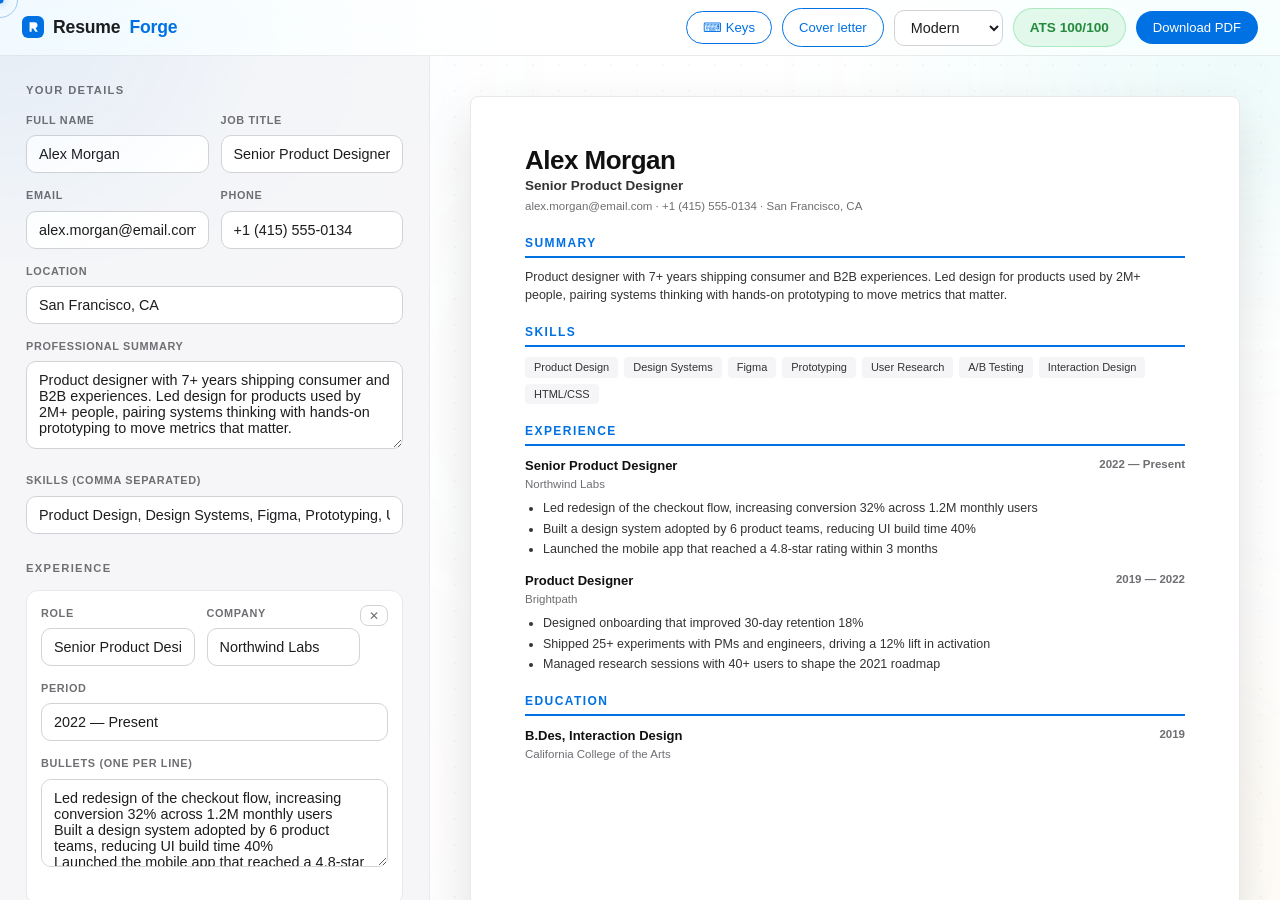
==== commit 4ff63ced: "feat: macOS-style magnifying dock, social pill dock, interactive mechanical keyboard popup in builde" ====
--- a/builder.html
+++ b/builder.html
@@ -7,12 +7,14 @@
 <meta name="description" content="Live resume builder with real-time ATS scoring and one-click PDF export.">
 <link rel="stylesheet" href="css/base.css">
 <link rel="stylesheet" href="css/builder.css">
+<link rel="stylesheet" href="css/keyboard.css">
 <link rel="icon" type="image/svg+xml" href="favicon.svg">
 </head>
 <body class="builder">
 <div class="topbar">
 <a class="logo" href="index.html"><svg width="22" height="22" viewBox="0 0 32 32" aria-hidden="true"><defs><linearGradient id="lg1" x1="0" y1="0" x2="1" y2="1"><stop offset="0" stop-color="#0071e3"/><stop offset=".55" stop-color="#00a2ff"/><stop offset="1" stop-color="#00c7be"/></linearGradient></defs><rect width="32" height="32" rx="9" fill="#0071e3"/><path d="M11 23V9h7.2a4.3 4.3 0 0 1 1.4 8.4L23 23h-3.6l-3-5H14v5z" fill="#fff"/></svg>Resume<span>Forge</span></a>
 <div class="top-actions">
+<button class="btn btn-ghost" id="kbBtn">⌨ Keys</button>
 <a class="btn btn-ghost" href="coverletter.html">Cover letter</a>
 <select id="templateSelect" aria-label="Template"></select>
 <div id="scoreChip" class="score-chip">ATS —</div>
@@ -57,5 +59,5 @@
 <script src="js/examples.js"></script>
 <script src="js/bulletlib.js"></script>
 <script src="js/builder.js"></script>
-<script src="vendor/gsap.min.js"></script><script src="js/fx.js"></script></body>
+<script src="vendor/gsap.min.js"></script><script src="js/fx.js"></script><script src="js/keyboard.js"></script></body>
 </html>
--- a/css/base.css
+++ b/css/base.css
@@ -19,7 +19,11 @@
 }
 *{margin:0;padding:0;box-sizing:border-box}
 html{scroll-behavior:smooth;-webkit-font-smoothing:antialiased;text-rendering:optimizeLegibility}
-body{background:var(--bg);color:var(--text);font-family:var(--font-body);line-height:1.6;font-size:var(--text-base);min-height:100dvh}
+body{background-color:#fff;background-image:radial-gradient(rgba(29,29,31,.055) 1px,transparent 1px);background-size:26px 26px;color:var(--text);font-family:var(--font-body);line-height:1.6;font-size:var(--text-base);min-height:100dvh}
+body::before{content:'';position:fixed;inset:-15%;z-index:-1;pointer-events:none;background:radial-gradient(38% 34% at 14% 16%,rgba(0,144,247,.16),transparent 70%),radial-gradient(34% 30% at 86% 18%,rgba(0,199,190,.14),transparent 70%),radial-gradient(36% 32% at 76% 84%,rgba(255,159,10,.10),transparent 70%),radial-gradient(30% 28% at 22% 80%,rgba(255,55,95,.08),transparent 70%);filter:blur(70px);animation:blob1 48s ease-in-out infinite alternate}
+body::after{content:'';position:fixed;inset:-15%;z-index:-1;pointer-events:none;background:radial-gradient(26% 24% at 55% 45%,rgba(0,144,247,.07),transparent 70%);filter:blur(90px);animation:blob2 70s ease-in-out infinite alternate}
+@keyframes blob1{50%{transform:translate(3%,-2%) rotate(6deg) scale(1.06)}100%{transform:translate(-3%,2%) rotate(-5deg) scale(1.03)}}
+@keyframes blob2{100%{transform:translate(-4%,4%) scale(1.15)}}
 .container{max-width:1140px;margin:0 auto;padding:0 24px}
 h1{font-size:var(--text-3xl);line-height:1.05;letter-spacing:-.015em;font-weight:700}
 h2,h3{letter-spacing:-.01em}
@@ -45,6 +49,7 @@
 a.card:hover{transform:translateY(-4px);box-shadow:0 8px 24px rgba(0,0,0,.1),0 20px 48px rgba(0,0,0,.08)}
 .reveal{opacity:0;transform:translateY(22px);transition:opacity .7s var(--ease),transform .7s var(--ease)}
 .reveal.in{opacity:1;transform:none}
+.mock-wrap,.mock-paper{opacity:1!important}
 .logo{display:inline-flex;align-items:center;gap:9px;font-weight:700;font-size:1.1rem;color:var(--text);text-decoration:none;letter-spacing:-.01em}
 .logo span{color:var(--blue)}
 .logo svg{display:block}
--- a/css/builder.css
+++ b/css/builder.css
@@ -2,8 +2,8 @@
 .top-actions{display:flex;gap:10px;align-items:center}
 .top-actions .btn{padding:8px 16px;font-size:.82rem}
 .builder-main{display:grid;grid-template-columns:430px 1fr;padding-top:56px;min-height:100vh}
-.panel{padding:26px;border-right:1px solid #e8e8ed;overflow-y:auto;height:calc(100vh - 56px);background:#f5f5f7}
-.stage{display:flex;justify-content:center;align-items:flex-start;padding:40px;overflow-y:auto;height:calc(100vh - 56px);background:#fff}
+.panel{padding:26px;border-right:1px solid #e8e8ed;overflow-y:auto;height:calc(100vh - 56px);background:rgba(245,245,247,.82);backdrop-filter:blur(20px);-webkit-backdrop-filter:blur(20px)}
+.stage{display:flex;justify-content:center;align-items:flex-start;padding:40px;overflow-y:auto;height:calc(100vh - 56px);background:rgba(255,255,255,.4)}
 .ptitle{font-size:.7rem;text-transform:uppercase;letter-spacing:.12em;color:#6e6e73;margin:26px 0 12px;font-weight:600}
 .ptitle:first-child{margin-top:0}
 .fgroup{margin-bottom:14px}
--- a/css/keyboard.css
+++ b/css/keyboard.css
@@ -0,0 +1,16 @@
+#kbPop{position:fixed;right:18px;bottom:18px;z-index:300;display:none;width:620px;max-width:calc(100vw - 24px);background:#fff;border:1px solid #e8e8ed;border-radius:18px;box-shadow:0 30px 80px rgba(0,0,0,.25);padding:14px}
+#kbPop.open{display:block}
+.kb-head{display:flex;align-items:center;gap:10px;margin-bottom:12px}
+.kb-head>span{font-size:.74rem;color:#6e6e73;font-weight:600;white-space:nowrap}
+.kb-combo{flex:1;display:flex;align-items:center;justify-content:center;gap:6px;min-height:30px;flex-wrap:wrap}
+.kb-combo i{color:#c2c2c7;font-style:normal;font-size:.8rem}
+.kchip{background:#fff;border:1px solid #d2d2d7;border-radius:8px;padding:3px 10px;font-size:.78rem;font-weight:700;color:#1d1d1f;box-shadow:0 2px 0 #d2d2d7}
+.kb-hint{color:#c7c7cc;font-size:.75rem}
+#kbClose{background:none;border:none;color:#6e6e73;cursor:pointer;font-size:.9rem;padding:4px;font-family:inherit}
+.kb{background:linear-gradient(#7a5233,#553823);border-radius:12px;padding:9px;box-shadow:inset 0 1px 0 rgba(255,255,255,.25),0 12px 26px rgba(0,0,0,.28)}
+.kb-rows{background:#17100b;border-radius:7px;padding:6px;display:flex;flex-direction:column;gap:5px}
+.krow{display:flex;gap:5px}
+.key{position:relative;height:36px;flex-basis:0;min-width:0;background:linear-gradient(#f8f4e9,#e9e2d1);border-radius:6px;box-shadow:0 3px 0 #bcb4a1,inset 0 1px 0 #fff;display:flex;align-items:center;justify-content:center;font-size:.6rem;font-weight:700;color:#4c463a;cursor:pointer;user-select:none;transition:transform .05s,box-shadow .05s,background .05s}
+.key .sub{position:absolute;top:2px;left:5px;font-size:.48rem;color:#948c79;font-weight:600}
+.key.down{transform:translateY(3px);box-shadow:0 0 0 #bcb4a1,inset 0 2px 4px rgba(0,0,0,.12);background:linear-gradient(#efe9da,#ddd6c2)}
+@media(max-width:760px){#kbPop{display:none!important}}
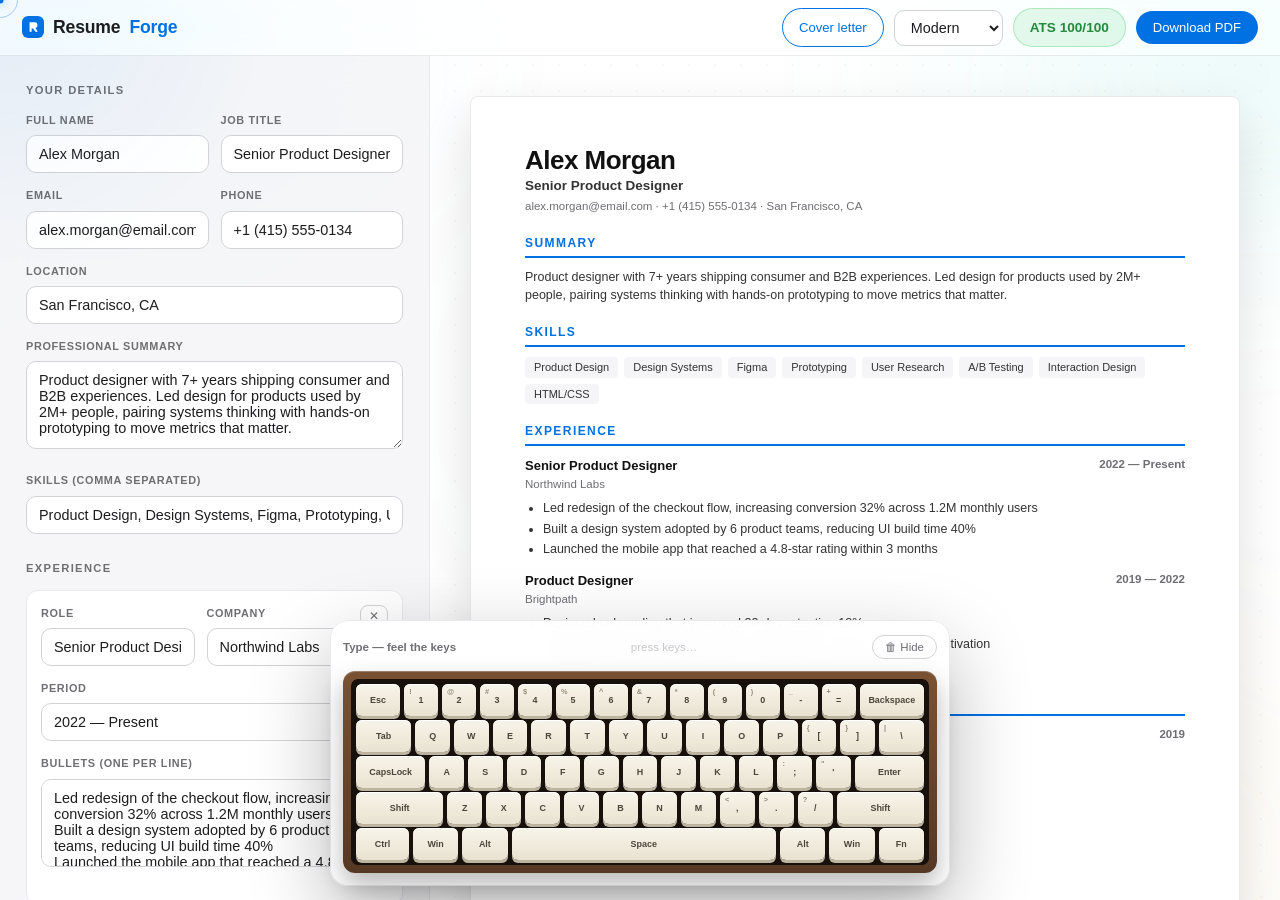
==== commit 204c586d: "feat: gentler dock magnification with spacing, fixed bottom keyboard, trash-bin hide/restore animati" ====
--- a/builder.html
+++ b/builder.html
@@ -14,7 +14,6 @@
 <div class="topbar">
 <a class="logo" href="index.html"><svg width="22" height="22" viewBox="0 0 32 32" aria-hidden="true"><defs><linearGradient id="lg1" x1="0" y1="0" x2="1" y2="1"><stop offset="0" stop-color="#0071e3"/><stop offset=".55" stop-color="#00a2ff"/><stop offset="1" stop-color="#00c7be"/></linearGradient></defs><rect width="32" height="32" rx="9" fill="#0071e3"/><path d="M11 23V9h7.2a4.3 4.3 0 0 1 1.4 8.4L23 23h-3.6l-3-5H14v5z" fill="#fff"/></svg>Resume<span>Forge</span></a>
 <div class="top-actions">
-<button class="btn btn-ghost" id="kbBtn">⌨ Keys</button>
 <a class="btn btn-ghost" href="coverletter.html">Cover letter</a>
 <select id="templateSelect" aria-label="Template"></select>
 <div id="scoreChip" class="score-chip">ATS —</div>
--- a/css/keyboard.css
+++ b/css/keyboard.css
@@ -1,16 +1,21 @@
-#kbPop{position:fixed;right:18px;bottom:18px;z-index:300;display:none;width:620px;max-width:calc(100vw - 24px);background:#fff;border:1px solid #e8e8ed;border-radius:18px;box-shadow:0 30px 80px rgba(0,0,0,.25);padding:14px}
-#kbPop.open{display:block}
-.kb-head{display:flex;align-items:center;gap:10px;margin-bottom:12px}
-.kb-head>span{font-size:.74rem;color:#6e6e73;font-weight:600;white-space:nowrap}
-.kb-combo{flex:1;display:flex;align-items:center;justify-content:center;gap:6px;min-height:30px;flex-wrap:wrap}
+#kbPop{position:fixed;left:50%;bottom:14px;z-index:300;width:620px;max-width:calc(100vw - 24px);background:rgba(255,255,255,.96);backdrop-filter:blur(12px);-webkit-backdrop-filter:blur(12px);border:1px solid #e8e8ed;border-radius:18px;box-shadow:0 30px 80px rgba(0,0,0,.28);padding:12px;transform:translateX(-50%);will-change:transform}
+.kb-head{display:flex;align-items:center;gap:10px;margin-bottom:10px}
+.kb-head>span{font-size:.72rem;color:#6e6e73;font-weight:600;white-space:nowrap}
+.kb-combo{flex:1;display:flex;align-items:center;justify-content:center;gap:6px;min-height:28px;flex-wrap:wrap}
 .kb-combo i{color:#c2c2c7;font-style:normal;font-size:.8rem}
-.kchip{background:#fff;border:1px solid #d2d2d7;border-radius:8px;padding:3px 10px;font-size:.78rem;font-weight:700;color:#1d1d1f;box-shadow:0 2px 0 #d2d2d7}
-.kb-hint{color:#c7c7cc;font-size:.75rem}
-#kbClose{background:none;border:none;color:#6e6e73;cursor:pointer;font-size:.9rem;padding:4px;font-family:inherit}
-.kb{background:linear-gradient(#7a5233,#553823);border-radius:12px;padding:9px;box-shadow:inset 0 1px 0 rgba(255,255,255,.25),0 12px 26px rgba(0,0,0,.28)}
-.kb-rows{background:#17100b;border-radius:7px;padding:6px;display:flex;flex-direction:column;gap:5px}
-.krow{display:flex;gap:5px}
-.key{position:relative;height:36px;flex-basis:0;min-width:0;background:linear-gradient(#f8f4e9,#e9e2d1);border-radius:6px;box-shadow:0 3px 0 #bcb4a1,inset 0 1px 0 #fff;display:flex;align-items:center;justify-content:center;font-size:.6rem;font-weight:700;color:#4c463a;cursor:pointer;user-select:none;transition:transform .05s,box-shadow .05s,background .05s}
-.key .sub{position:absolute;top:2px;left:5px;font-size:.48rem;color:#948c79;font-weight:600}
+.kchip{background:#fff;border:1px solid #d2d2d7;border-radius:8px;padding:2px 10px;font-size:.76rem;font-weight:700;color:#1d1d1f;box-shadow:0 2px 0 #d2d2d7}
+.kb-hint{color:#c7c7cc;font-size:.72rem}
+#kbHide{background:none;border:1px solid #d2d2d7;border-radius:999px;color:#6e6e73;cursor:pointer;font-size:.72rem;padding:5px 12px;font-family:inherit;white-space:nowrap;transition:color .2s,border-color .2s}
+#kbHide:hover{color:#d70015;border-color:#d70015}
+.kb{background:linear-gradient(#7a5233,#553823);border-radius:12px;padding:8px;box-shadow:inset 0 1px 0 rgba(255,255,255,.25),0 12px 26px rgba(0,0,0,.28)}
+.kb-rows{background:#17100b;border-radius:7px;padding:5px;display:flex;flex-direction:column;gap:4px}
+.krow{display:flex;gap:4px}
+.key{position:relative;height:32px;flex-basis:0;min-width:0;background:linear-gradient(#f8f4e9,#e9e2d1);border-radius:6px;box-shadow:0 3px 0 #bcb4a1,inset 0 1px 0 #fff;display:flex;align-items:center;justify-content:center;font-size:.56rem;font-weight:700;color:#4c463a;cursor:pointer;user-select:none;transition:transform .05s,box-shadow .05s,background .05s}
+.key .sub{position:absolute;top:2px;left:5px;font-size:.46rem;color:#948c79;font-weight:600}
 .key.down{transform:translateY(3px);box-shadow:0 0 0 #bcb4a1,inset 0 2px 4px rgba(0,0,0,.12);background:linear-gradient(#efe9da,#ddd6c2)}
-@media(max-width:760px){#kbPop{display:none!important}}
+#kbBin{position:fixed;right:26px;bottom:20px;z-index:299;cursor:pointer;display:none;filter:drop-shadow(0 12px 24px rgba(0,0,0,.3))}
+.bin-lid{width:62px;height:9px;background:linear-gradient(#9a9aa0,#77777c);border-radius:4px;margin:0 auto;transform-origin:6% 100%;position:relative}
+.bin-lid::after{content:'';position:absolute;top:-5px;left:50%;transform:translateX(-50%);width:18px;height:5px;background:#77777c;border-radius:3px}
+.bin-body{width:52px;height:60px;margin:1px auto 0;background:repeating-linear-gradient(90deg,#8e8e93 0 8px,#7c7c81 8px 12px);border-radius:4px 4px 10px 10px;border-top:2px solid #6a6a6e}
+.builder-main .panel,.builder-main .stage{padding-bottom:250px}
+@media(max-width:760px){#kbPop,#kbBin{display:none!important}.builder-main .panel,.builder-main .stage{padding-bottom:26px}}
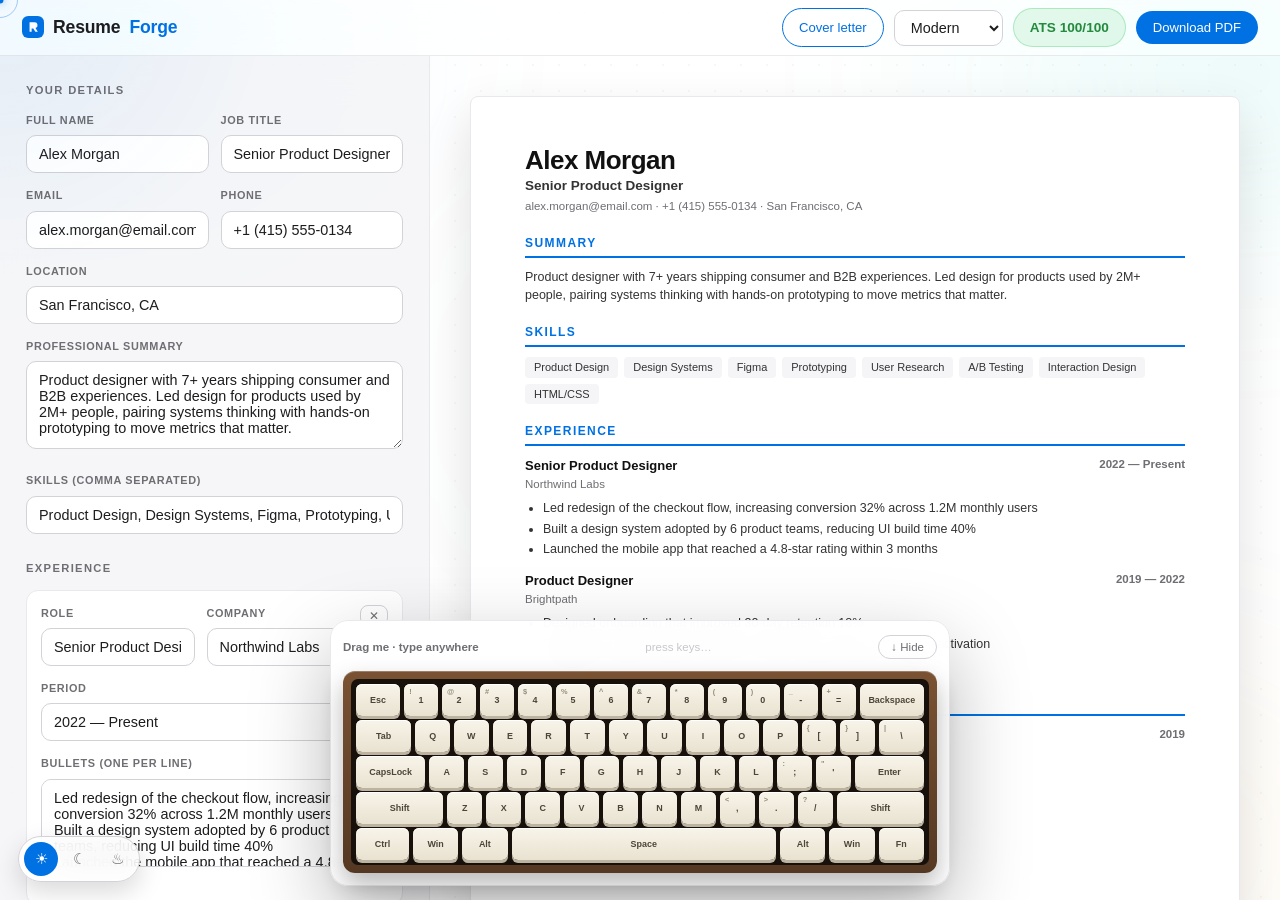
==== commit a4f89e03: "feat: light/dark/warm theme switcher on every page; paid plans open prefilled email contact" ====
--- a/builder.html
+++ b/builder.html
@@ -58,5 +58,5 @@
 <script src="js/examples.js"></script>
 <script src="js/bulletlib.js"></script>
 <script src="js/builder.js"></script>
-<script src="vendor/gsap.min.js"></script><script src="js/fx.js"></script><script src="js/keyboard.js"></script></body>
+<script src="vendor/gsap.min.js"></script><script src="js/fx.js"></script><script src="js/keyboard.js"></script><script src="js/theme.js"></script></body>
 </html>
--- a/css/base.css
+++ b/css/base.css
@@ -63,3 +63,66 @@
 @media(max-width:980px){.grid-3,.grid-4{grid-template-columns:repeat(2,1fr)}}
 @media(max-width:620px){.grid-2,.grid-3,.grid-4{grid-template-columns:1fr}}
 @media(prefers-reduced-motion:reduce){*,*::before,*::after{animation-duration:.01ms!important;animation-iteration-count:1!important;transition-duration:.01ms!important;scroll-behavior:auto!important}}
+.theme-pill{position:fixed;left:18px;bottom:18px;z-index:290;display:flex;gap:4px;background:rgba(255,255,255,.82);backdrop-filter:blur(14px);-webkit-backdrop-filter:blur(14px);border:1px solid var(--border);border-radius:999px;padding:5px;box-shadow:0 10px 26px rgba(0,0,0,.15)}
+.theme-pill button{width:34px;height:34px;border-radius:50%;border:none;background:transparent;cursor:pointer;font-size:15px;color:var(--muted);display:flex;align-items:center;justify-content:center;font-family:inherit;transition:background .2s,color .2s}
+.theme-pill button.on{background:var(--blue);color:#fff}
+@media(max-width:760px){.theme-pill{left:10px;bottom:10px}}
+html[data-theme=dark]{--text:#f5f5f7;--muted:#a1a1a6;--faint:#7c7c82;--border:#3a3a3e;--surface:#1c1c21}
+html[data-theme=dark] body{background-color:#0a0a0e;background-image:radial-gradient(rgba(255,255,255,.05) 1px,transparent 1px);color:#f5f5f7}
+html[data-theme=dark] .card{background:#1b1b20;box-shadow:0 2px 12px rgba(0,0,0,.4),0 12px 32px rgba(0,0,0,.3)}
+html[data-theme=dark] .nav{background:rgba(12,12,16,.75);border-bottom-color:rgba(255,255,255,.1)}
+html[data-theme=dark] .nav-links a{color:#f5f5f7}
+html[data-theme=dark] .nav-links a:hover{background:rgba(255,255,255,.1)}
+html[data-theme=dark] #features,html[data-theme=dark] #pricing{background:rgba(24,24,29,.72)}
+html[data-theme=dark] footer{background:rgba(16,16,20,.8);border-top-color:#3a3a3e}
+html[data-theme=dark] .faq-item{border-bottom-color:#3a3a3e}
+html[data-theme=dark] .faq-q{color:#f5f5f7}
+html[data-theme=dark] .marquee-track span{color:#232329}
+html[data-theme=dark] .hero{background:radial-gradient(900px 480px at 50% -8%,rgba(0,144,247,.12),transparent 70%)}
+html[data-theme=dark] .cta-band{background:linear-gradient(180deg,rgba(0,0,0,0),rgba(0,144,247,.12))}
+html[data-theme=dark] .feature .icon{background:#26262c}
+html[data-theme=dark] .price-card.popular{border:1px solid #3a3a3e}
+html[data-theme=dark] .thumb{background:#111116;border-color:#2c2c31}
+html[data-theme=dark] .tline{background:#2c2c31}
+html[data-theme=dark] .topbar{background:rgba(12,12,16,.8);border-bottom-color:rgba(255,255,255,.1)}
+html[data-theme=dark] .panel{background:rgba(16,16,20,.85);border-right-color:#2c2c31}
+html[data-theme=dark] .stage{background:rgba(8,8,12,.5)}
+html[data-theme=dark] input,html[data-theme=dark] textarea,html[data-theme=dark] select{background:#1b1b20;border-color:#3a3a3e;color:#f5f5f7}
+html[data-theme=dark] select option{background:#1b1b20;color:#f5f5f7}
+html[data-theme=dark] .subcard{background:#202026;border-color:#33333a}
+html[data-theme=dark] .drop{background:#16161b;border-color:#3a3a3e}
+html[data-theme=dark] .table-wrap,html[data-theme=dark] .pipe{background:#1b1b20;border-color:#2c2c31}
+html[data-theme=dark] td{border-top-color:#2c2c31}
+html[data-theme=dark] .rep-check{background:#1b1b20;border-color:#2c2c31}
+html[data-theme=dark] .stat-chips span{background:#1b1b20;border-color:#3a3a3e}
+html[data-theme=dark] .q-card.ready{background:#12291c}
+html[data-theme=dark] .doc-item{background:#1b1b20;border-color:#2c2c31}
+html[data-theme=dark] .theme-pill{background:rgba(28,28,33,.85)}
+html[data-theme=warm]{--text:#2f2416;--muted:#7c6a52;--faint:#a08b6d;--border:#e3d5bd;--surface:#fffaf0;--blue:#bf5b16;--blue-h:#aa4f10;--grad:linear-gradient(108deg,#e2891b,#bf5b16)}
+html[data-theme=warm] body{background-color:#f8f2e7;background-image:radial-gradient(rgba(90,70,40,.08) 1px,transparent 1px);color:#2f2416}
+html[data-theme=warm] body::before{background:radial-gradient(38% 34% at 14% 16%,rgba(226,137,27,.16),transparent 70%),radial-gradient(34% 30% at 86% 18%,rgba(191,91,22,.12),transparent 70%),radial-gradient(36% 32% at 76% 84%,rgba(255,159,10,.12),transparent 70%),radial-gradient(30% 28% at 22% 80%,rgba(214,93,77,.09),transparent 70%)}
+html[data-theme=warm] .card{background:#fffaf0;box-shadow:0 2px 12px rgba(97,66,22,.08),0 12px 32px rgba(97,66,22,.07)}
+html[data-theme=warm] .nav{background:rgba(248,242,231,.78);border-bottom-color:rgba(97,66,22,.12)}
+html[data-theme=warm] .nav-links a{color:#2f2416}
+html[data-theme=warm] #features,html[data-theme=warm] #pricing{background:rgba(240,229,208,.7)}
+html[data-theme=warm] footer{background:rgba(240,229,208,.75);border-top-color:#e3d5bd}
+html[data-theme=warm] .faq-item{border-bottom-color:#e3d5bd}
+html[data-theme=warm] .marquee-track span{color:#e9ddc6}
+html[data-theme=warm] .hero{background:radial-gradient(900px 480px at 50% -8%,rgba(226,137,27,.1),transparent 70%)}
+html[data-theme=warm] .cta-band{background:linear-gradient(180deg,rgba(255,255,255,0),rgba(191,91,22,.12))}
+html[data-theme=warm] .feature .icon{background:#f3e9d6}
+html[data-theme=warm] .thumb{background:#f3e9d6;border-color:#e3d5bd}
+html[data-theme=warm] .tline{background:#e0d3b8}
+html[data-theme=warm] .topbar{background:rgba(248,242,231,.8);border-bottom-color:rgba(97,66,22,.12)}
+html[data-theme=warm] .panel{background:rgba(243,233,214,.85);border-right-color:#e3d5bd}
+html[data-theme=warm] .stage{background:rgba(255,250,240,.4)}
+html[data-theme=warm] input,html[data-theme=warm] textarea,html[data-theme=warm] select{background:#fffaf0;border-color:#e3d5bd;color:#2f2416}
+html[data-theme=warm] select option{background:#fffaf0;color:#2f2416}
+html[data-theme=warm] .subcard{background:#fffaf0;border-color:#e3d5bd}
+html[data-theme=warm] .drop{background:#f3e9d6;border-color:#d9c8a8}
+html[data-theme=warm] .table-wrap,html[data-theme=warm] .pipe{background:#fffaf0;border-color:#e3d5bd}
+html[data-theme=warm] td{border-top-color:#e3d5bd}
+html[data-theme=warm] .rep-check{background:#fffaf0;border-color:#e3d5bd}
+html[data-theme=warm] .stat-chips span{background:#fffaf0;border-color:#e3d5bd}
+html[data-theme=warm] .doc-item{background:#fffaf0;border-color:#e3d5bd}
+html[data-theme=warm] .theme-pill{background:rgba(248,242,231,.85)}
--- a/css/keyboard.css
+++ b/css/keyboard.css
@@ -1,4 +1,5 @@
-#kbPop{position:fixed;left:50%;bottom:14px;z-index:300;width:620px;max-width:calc(100vw - 24px);background:rgba(255,255,255,.96);backdrop-filter:blur(12px);-webkit-backdrop-filter:blur(12px);border:1px solid #e8e8ed;border-radius:18px;box-shadow:0 30px 80px rgba(0,0,0,.28);padding:12px;transform:translateX(-50%);will-change:transform}
+#kbPop{position:fixed;left:50%;bottom:14px;z-index:300;width:620px;max-width:calc(100vw - 24px);background:rgba(255,255,255,.96);backdrop-filter:blur(12px);-webkit-backdrop-filter:blur(12px);border:1px solid #e8e8ed;border-radius:18px;box-shadow:0 30px 80px rgba(0,0,0,.28);padding:12px;transform:translateX(-50%);will-change:transform;cursor:grab;touch-action:none}
+#kbPop.grabbing{cursor:grabbing;box-shadow:0 44px 100px rgba(0,0,0,.36)}
 .kb-head{display:flex;align-items:center;gap:10px;margin-bottom:10px}
 .kb-head>span{font-size:.72rem;color:#6e6e73;font-weight:600;white-space:nowrap}
 .kb-combo{flex:1;display:flex;align-items:center;justify-content:center;gap:6px;min-height:28px;flex-wrap:wrap}
@@ -6,16 +7,14 @@
 .kchip{background:#fff;border:1px solid #d2d2d7;border-radius:8px;padding:2px 10px;font-size:.76rem;font-weight:700;color:#1d1d1f;box-shadow:0 2px 0 #d2d2d7}
 .kb-hint{color:#c7c7cc;font-size:.72rem}
 #kbHide{background:none;border:1px solid #d2d2d7;border-radius:999px;color:#6e6e73;cursor:pointer;font-size:.72rem;padding:5px 12px;font-family:inherit;white-space:nowrap;transition:color .2s,border-color .2s}
-#kbHide:hover{color:#d70015;border-color:#d70015}
+#kbHide:hover{color:var(--blue);border-color:var(--blue)}
 .kb{background:linear-gradient(#7a5233,#553823);border-radius:12px;padding:8px;box-shadow:inset 0 1px 0 rgba(255,255,255,.25),0 12px 26px rgba(0,0,0,.28)}
 .kb-rows{background:#17100b;border-radius:7px;padding:5px;display:flex;flex-direction:column;gap:4px}
 .krow{display:flex;gap:4px}
 .key{position:relative;height:32px;flex-basis:0;min-width:0;background:linear-gradient(#f8f4e9,#e9e2d1);border-radius:6px;box-shadow:0 3px 0 #bcb4a1,inset 0 1px 0 #fff;display:flex;align-items:center;justify-content:center;font-size:.56rem;font-weight:700;color:#4c463a;cursor:pointer;user-select:none;transition:transform .05s,box-shadow .05s,background .05s}
 .key .sub{position:absolute;top:2px;left:5px;font-size:.46rem;color:#948c79;font-weight:600}
 .key.down{transform:translateY(3px);box-shadow:0 0 0 #bcb4a1,inset 0 2px 4px rgba(0,0,0,.12);background:linear-gradient(#efe9da,#ddd6c2)}
-#kbBin{position:fixed;right:26px;bottom:20px;z-index:299;cursor:pointer;display:none;filter:drop-shadow(0 12px 24px rgba(0,0,0,.3))}
-.bin-lid{width:62px;height:9px;background:linear-gradient(#9a9aa0,#77777c);border-radius:4px;margin:0 auto;transform-origin:6% 100%;position:relative}
-.bin-lid::after{content:'';position:absolute;top:-5px;left:50%;transform:translateX(-50%);width:18px;height:5px;background:#77777c;border-radius:3px}
-.bin-body{width:52px;height:60px;margin:1px auto 0;background:repeating-linear-gradient(90deg,#8e8e93 0 8px,#7c7c81 8px 12px);border-radius:4px 4px 10px 10px;border-top:2px solid #6a6a6e}
+#kbKey{position:fixed;right:22px;bottom:22px;z-index:299;width:50px;height:50px;border-radius:50%;background:#fff;border:1px solid #e8e8ed;box-shadow:0 12px 30px rgba(0,0,0,.25);display:none;align-items:center;justify-content:center;font-size:24px;cursor:pointer;user-select:none;color:#1d1d1f;transition:box-shadow .2s}
+#kbKey:hover{box-shadow:0 16px 38px rgba(0,113,227,.35)}
 .builder-main .panel,.builder-main .stage{padding-bottom:250px}
-@media(max-width:760px){#kbPop,#kbBin{display:none!important}.builder-main .panel,.builder-main .stage{padding-bottom:26px}}
+@media(max-width:760px){#kbPop,#kbKey{display:none!important}.builder-main .panel,.builder-main .stage{padding-bottom:26px}}
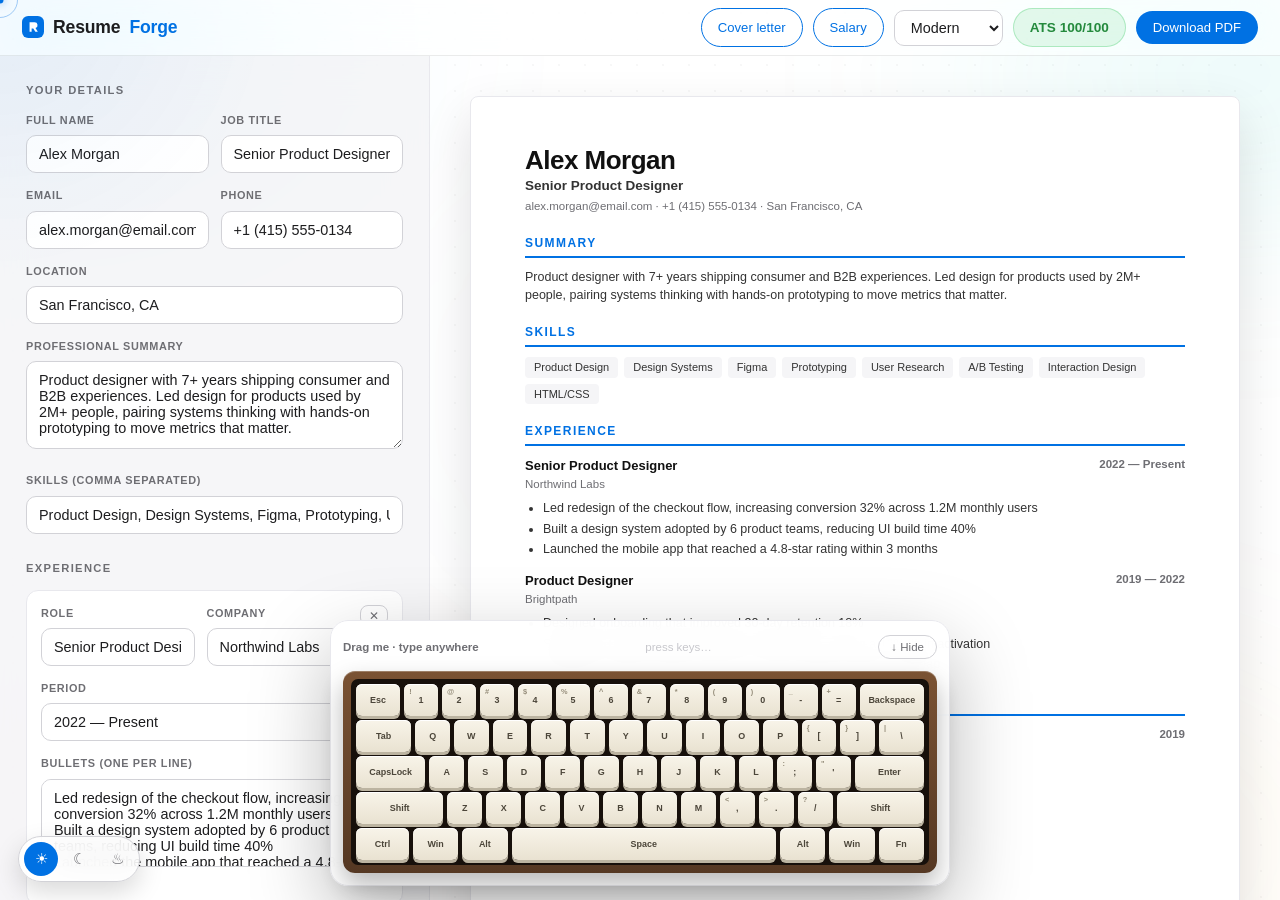
==== commit 00b97f7d: "fix: salary links in cover letter nav and builder toolbar" ====
--- a/builder.html
+++ b/builder.html
@@ -14,7 +14,7 @@
 <div class="topbar">
 <a class="logo" href="index.html"><svg width="22" height="22" viewBox="0 0 32 32" aria-hidden="true"><defs><linearGradient id="lg1" x1="0" y1="0" x2="1" y2="1"><stop offset="0" stop-color="#0071e3"/><stop offset=".55" stop-color="#00a2ff"/><stop offset="1" stop-color="#00c7be"/></linearGradient></defs><rect width="32" height="32" rx="9" fill="#0071e3"/><path d="M11 23V9h7.2a4.3 4.3 0 0 1 1.4 8.4L23 23h-3.6l-3-5H14v5z" fill="#fff"/></svg>Resume<span>Forge</span></a>
 <div class="top-actions">
-<a class="btn btn-ghost" href="coverletter.html">Cover letter</a>
+<a class="btn btn-ghost" href="coverletter.html">Cover letter</a><a class="btn btn-ghost" href="salary.html">Salary</a>
 <select id="templateSelect" aria-label="Template"></select>
 <div id="scoreChip" class="score-chip">ATS —</div>
 <button class="btn btn-primary" id="printBtn">Download PDF</button>
--- a/css/builder.css
+++ b/css/builder.css
@@ -59,3 +59,9 @@
 .doc-b{font-size:.8rem;color:var(--text);margin-bottom:6px;font-style:italic}
 @media print{body *{visibility:hidden}.paper,.paper *{visibility:visible}.paper{position:absolute;left:0;top:0;width:100%;box-shadow:none;border:none;border-radius:0;padding:24px 8px;background:#fff}}
 @media(max-width:900px){.builder-main{grid-template-columns:1fr}.panel{height:auto;border-right:none;border-bottom:1px solid #e8e8ed}.stage{height:auto;padding:20px}}
+.t-onyx{--pacc:#111}
+.t-onyx .p-sec h2{background:#111;color:#fff;padding:3px 10px;border-bottom:none;border-radius:6px}
+.t-ivory{--pacc:#8a6d3b;background:#fffdf5}
+.t-ivory,.t-ivory h1,.t-ivory h2{font-family:Georgia,'Times New Roman',serif}
+.t-aurora{--pacc:#0d9488}
+.t-aurora .p-sec h2{border-bottom:2px solid #0d9488;border-image:linear-gradient(90deg,#0d9488,#0090f7) 1}
